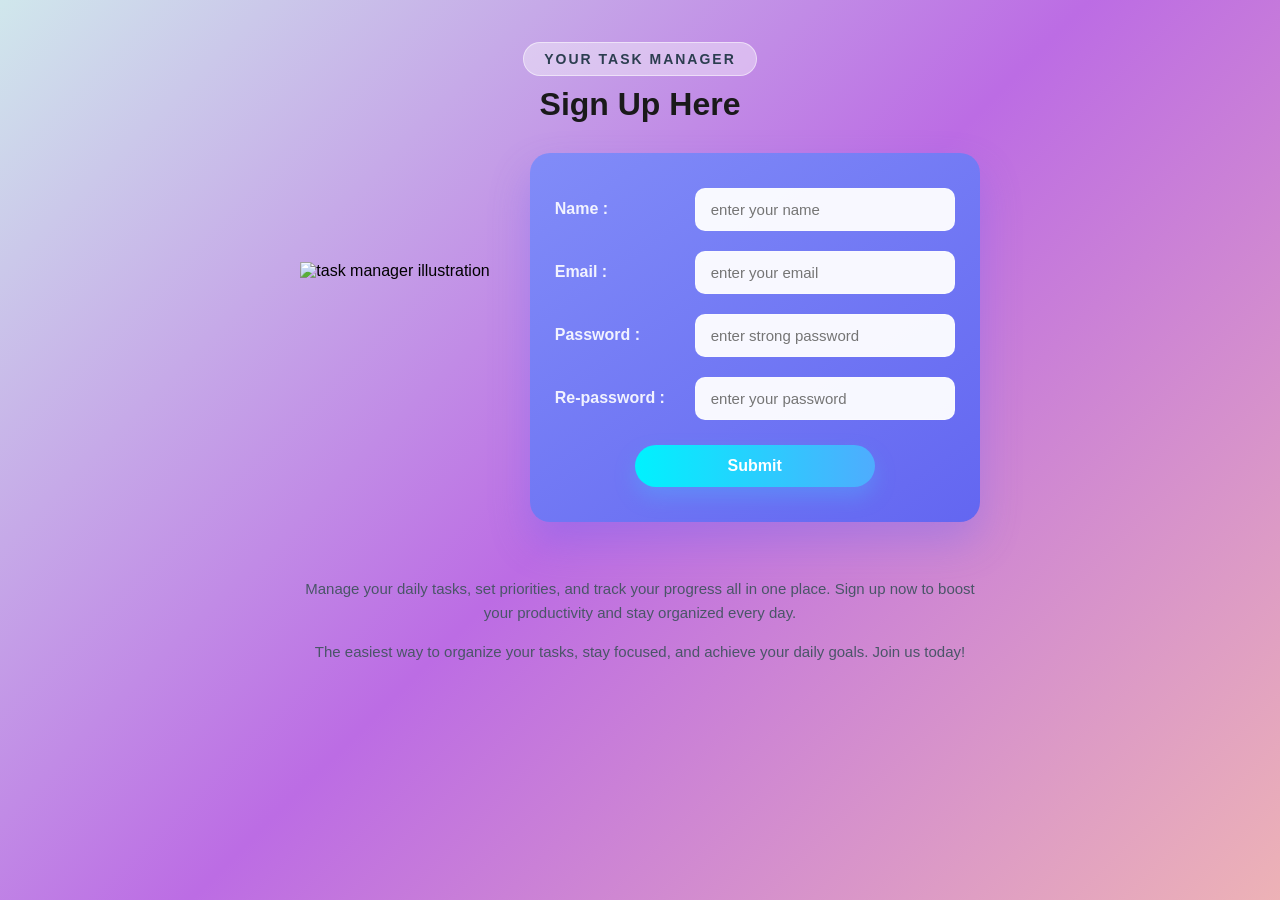
==== index.html @ 81b6cc04 "Add files via upload "A sleek frontend project built to simplify daily productivity and task schedul" ====
<!DOCTYPE html>
<html lang="en">

<head>
    <meta charset="UTF-8">
    <meta name="viewport" content="width=device-width, initial-scale=1.0">
    <title>Task Manager - Sign Up</title>
    <link rel="stylesheet" href="./dashboard.html">
</head>
<style>
 

* {
    box-sizing: border-box;
    font-family: 'Segoe UI', Tahoma, Geneva, Verdana, sans-serif;
}

body {
    background: linear-gradient(135deg, #d0e7ec, #bc6ce4, #edb2b6);
    min-height: 100vh;
    margin: 0;
    padding: 30px 20px;
    display: flex;
    flex-direction: column;
    align-items: center;
}

/* 🌟 MAIN FLEX ROW CONTAINER (Jo aamne-samne lany ke liye sab se zaroori hai) */
.form-row-container {
    display: flex;
    flex-direction: row; /* Hamesha side-by-side rakhega desktop par */
    justify-content: center;
    align-items: center;
    gap: 40px;
    width: 100%;
    max-width: 1000px;
    margin-bottom: 40px;
}

.image-box img {
    height:150px;
    display: flex;
    justify-content: center;
    align-items: center;

}



.sign {
    background: linear-gradient(145deg, #818cf8, #6366f1);
    box-shadow: 0 20px 40px rgba(99, 102, 241, 0.3);
    padding: 35px 25px;
    color: white;
    border-radius: 20px;
    flex: 1; /* Blue box ko barabar space milegi */
    max-width: 450px;
    width: 100%;
}

/* Form Groups Layout */
.form-group {
    display: flex;
    align-items: center;
    margin-bottom: 20px;
}

.form-group label {
    width: 35%;
    font-weight: 600;
    font-size: 16px;
    color: rgba(255, 255, 255, 0.9);
}

.form-group input {
    width: 65%;
    border: 1px solid rgba(255, 255, 255, 0.3);
    background: rgba(255, 255, 255, 0.95);
    padding: 12px 15px;
    border-radius: 10px;
    font-size: 15px;
    outline: none;
    color: #333;
}

/* Submit Button Setting */
.btn-sub {
    display: block;
    margin: 25px auto 0 auto;
    background: linear-gradient(to right, #00f2fe, #4facfe);
    color: white;
    padding: 12px 30px;
    border: none;
    border-radius: 25px;
    font-size: 16px;
    font-weight: bold;
    width: 60%;
    cursor: pointer;
    box-shadow: 0 10px 20px rgba(79, 172, 254, 0.4);
}

/* Headings aur Paragraph Design */
h2 {
    text-align: center;
    color: #2c3e50;
    font-size: 14px;
    text-transform: uppercase;
    letter-spacing: 2px;
    background: rgba(255, 255, 255, 0.4);
    padding: 8px 20px;
    border-radius: 20px;
    border: 1px solid rgba(255, 255, 255, 0.5);
    margin-bottom: 10px;
}

h1 {
    text-align: center;
    color: #1a1a1a;
    font-size: 32px;
    margin: 0 0 30px 0;
}

.para {
    max-width: 700px;
    text-align: center;
}

.para p {
    font-size: 15px;
    color: #4a5568;
    line-height: 1.6;
}

/* 📱 MOBILE VIEW: Sirf chote mobile screens par vertical hoga */
@media (max-width: 650px) {
    .form-row-container {
        flex-direction: column;
        gap: 20px;
    }
    .form-group {
        flex-direction: column;
        align-items: flex-start;
    }
    .form-group label {
        width: 100%;
        margin-bottom: 6px;
    }
    .form-group input {
        width: 100%;
    }
    .btn-sub {
        width: 100%;
    }
}

</style>

<body>
   <body>
    <h2>your task manager</h2>
    <h1>Sign Up Here</h1>
    
    <!-- 🌟 YEH WRAPPER DONO CHEEZON KO INLINE (AAMNE-SAMNE) RAKHEGA -->
    <div class="form-row-container"> 
        
        <!-- Left Side Image -->
        <div class="image-box">
            <img  src="https://miro.medium.com/1*8G1vA7egoxrL4Bb7RAgnPQ.jpeg" alt="task manager illustration">
        </div>

        <!-- Right Side Blue Form Box -->
        <div class="sign">
            <div class="form-group">
                <label for="username">Name :</label>
                <input type="text" placeholder="enter your name" id="username">
            </div>

            <div class="form-group">
                <label for="email">Email :</label>
                <input type="email" placeholder="enter your email" id="email">
            </div>

            <div class="form-group">
                <label for="password">Password :</label>
                <input type="password" placeholder="enter strong password" id="password">
            </div>

            <div class="form-group">
                <label for="re-password">Re-password :</label>
                <input type="password" placeholder="enter your password" id="re-password">
            </div>

            <button class="btn-sub" onclick="submit()">Submit</button>
        </div>

    </div> <!-- Wrapper End -->

    <!-- Bottom Description Paragraphs -->
    <div class="para">
        <p>Manage your daily tasks, set priorities, and track your progress all in one place. Sign up now to boost your productivity and stay organized every day.</p>
        <p>The easiest way to organize your tasks, stay focused, and achieve your daily goals. Join us today!</p>
    </div>
</body>

<!-- 
    <script>
        function submit() {
            let email = document.getElementById('email').value;
            let password = document.getElementById('password').value;
            let rePassword = document.getElementById('re-password').value;

            if (email === "" || password === "" || rePassword === "") {
                alert("plz fill all feild accurately");
                return;
            }

            if (password !== rePassword) {
                alert("password not matched check it again ");
                return;
            }


            alert("Good your form fill successfully");
        } -->

<script>
   function submit() {
    var name = document.getElementById("username").value; // Naya variable
    var email = document.getElementById("email").value;
    var password = document.getElementById("password").value;
    var rePassword = document.getElementById('re-password').value;

    if (name === "" || email === "" || password === "" || rePassword === "") {
        alert('Plz fill all the fields!');
        return; 
    }

    if (password !== rePassword) {
        alert('Passwords do not match!');
        return;
    }

    // Local Storage me save karna
    localStorage.setItem('Username', name); // Name save ho gaya
    localStorage.setItem('Email', email);
    localStorage.setItem('Password', password);

    alert("Sign-up successful!");
    window.location.href = "dashboard.html";
}






























































// function submit() {
//     var email = document.getElementById('email').value
//     var password = document.getElementById('password').value
//     if (localStorage.getItem('Email') === email && localStorage.getItem('Password') === password) {
       
//     }
// }

// var loggedInUser = localStorage.getItem('Email');

// if (loggedInUser) {
//     document.getElementById('displayEmail').innerText = "Logged in as: " + loggedInUser;
// } else {
//     document.getElementById('displayEmail').innerText = "Logged in as: Guest";
// }







</script>
<!-- 
    </script> -->

</body>

</html>
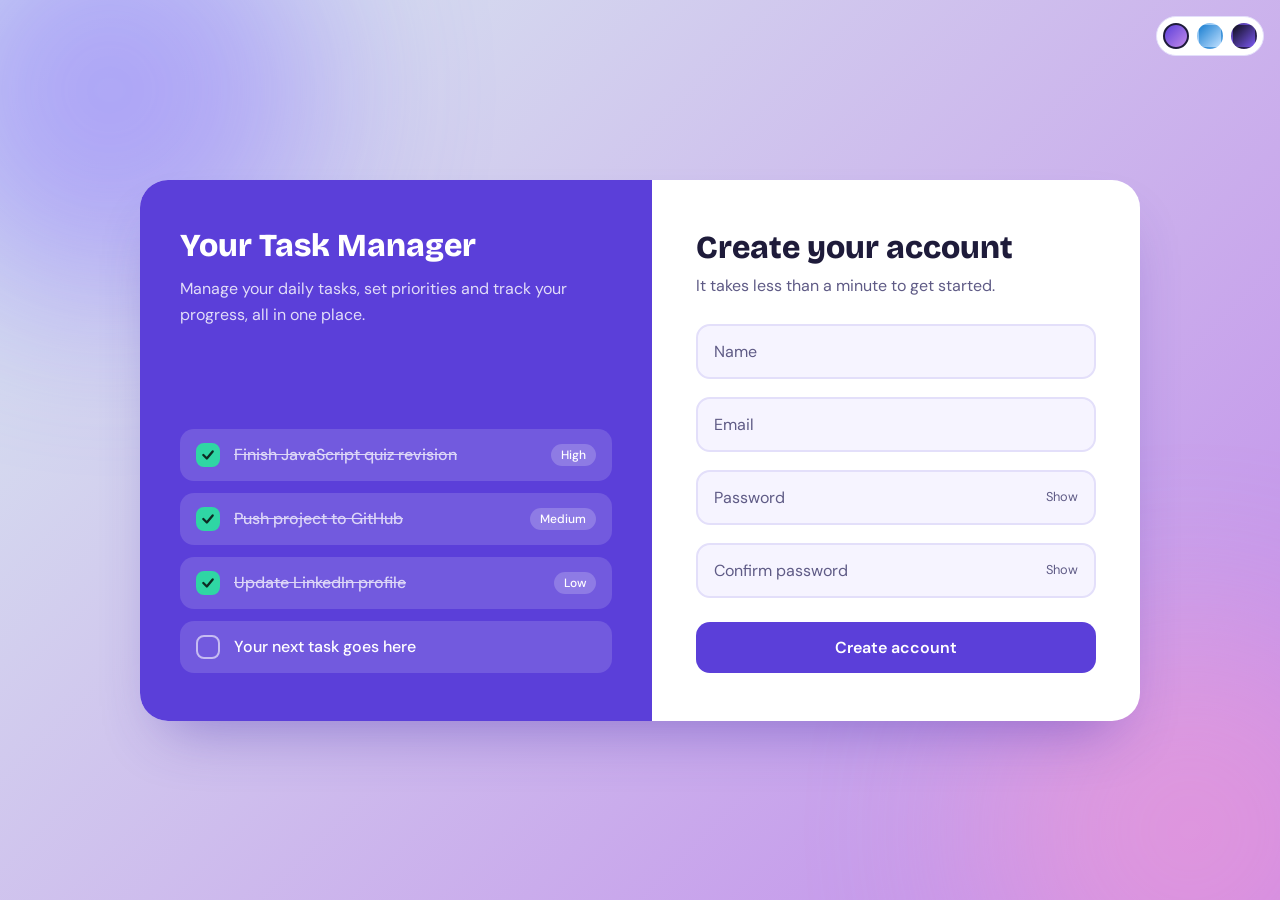
==== commit 73a73991: "Add task manager with themes and animations Frontend task manager built with HTML, CSS and JavaScrip" ====
--- a/index.html
+++ b/index.html
@@ -1,341 +1,190 @@
 <!DOCTYPE html>
 <html lang="en">
+<head>
+<meta charset="UTF-8">
+<meta name="viewport" content="width=device-width, initial-scale=1">
+<title>Task Manager - Sign Up</title>
+<link rel="preconnect" href="https://fonts.googleapis.com">
+<link href="https://fonts.googleapis.com/css2?family=Bricolage+Grotesque:wght@600;800&family=DM+Sans:wght@400;500&display=swap" rel="stylesheet">
+<link rel="stylesheet" href="theme.css">
+<script src="theme.js"></script>
+<style>
+  * { box-sizing: border-box; margin: 0; padding: 0; }
+  body {
+    font-family: "DM Sans", system-ui, sans-serif;
+    min-height: 100vh;
+    display: grid; place-items: center; padding: 24px;
+  }
+  h1, h2 { font-family: "Bricolage Grotesque", "Segoe UI", sans-serif; }
 
-<head>
-    <meta charset="UTF-8">
-    <meta name="viewport" content="width=device-width, initial-scale=1.0">
-    <title>Task Manager - Sign Up</title>
-    <link rel="stylesheet" href="./dashboard.html">
+  .card {
+    width: min(1000px, 100%); display: grid; grid-template-columns: 1.05fr 1fr;
+    background: var(--card); border-radius: 28px; overflow: hidden;
+    box-shadow: 0 30px 60px -25px var(--shadow);
+    animation: cardIn .7s cubic-bezier(.2,.8,.2,1) both;
+  }
+  @keyframes cardIn { from { opacity: 0; transform: translateY(24px) scale(.98); } to { opacity: 1; transform: none; } }
+
+  .board {
+    background: var(--accent); color: var(--on-accent); padding: 48px 40px;
+    display: flex; flex-direction: column; justify-content: space-between; gap: 32px;
+  }
+  .board h2 { font-size: 2rem; line-height: 1.15; font-weight: 800; }
+  .board p { color: rgba(255,255,255,.82); margin-top: 12px; line-height: 1.6; max-width: 36ch; }
+
+  .tasks { list-style: none; display: grid; gap: 12px; }
+  .tasks li {
+    display: flex; align-items: center; gap: 14px;
+    background: rgba(255,255,255,.14); border-radius: 14px; padding: 14px 16px; font-weight: 500;
+  }
+  .tick { width: 24px; height: 24px; flex: none; border: 2px solid rgba(255,255,255,.6); border-radius: 8px; display: grid; place-items: center; }
+  .tick svg { width: 14px; height: 14px; stroke: #0d2b22; opacity: 0; }
+  .tag { margin-left: auto; font-size: .75rem; font-style: normal; background: rgba(255,255,255,.2); padding: 3px 10px; border-radius: 99px; }
+  .tasks li.auto .tick { animation: fillTick .4s forwards; }
+  .tasks li.auto .tick svg { animation: showTick .4s forwards; }
+  .tasks li.auto span.txt { animation: strike .4s forwards; }
+  .tasks li:nth-child(1).auto * { animation-delay: .9s; }
+  .tasks li:nth-child(2).auto * { animation-delay: 1.7s; }
+  .tasks li:nth-child(3).auto * { animation-delay: 2.5s; }
+  @keyframes fillTick { to { background: var(--mint); border-color: var(--mint); } }
+  @keyframes showTick { to { opacity: 1; } }
+  @keyframes strike { to { text-decoration: line-through; opacity: .75; } }
+
+  .form-side { padding: 48px 44px; display: flex; flex-direction: column; justify-content: center; }
+  .form-side h1 { font-size: 2rem; font-weight: 800; }
+  .sub { color: var(--muted); margin: 8px 0 28px; }
+
+  .field { position: relative; margin-bottom: 18px; }
+  .field input {
+    width: 100%; padding: 22px 16px 8px; border: 2px solid var(--line); border-radius: 14px;
+    font: inherit; color: var(--ink); background: var(--soft);
+    transition: border-color .2s, background-color .2s, box-shadow .2s;
+  }
+  .field label { position: absolute; left: 18px; top: 17px; color: var(--muted); pointer-events: none; transition: all .15s; }
+  .field input:focus { outline: none; border-color: var(--accent); background: var(--card); box-shadow: 0 0 0 4px color-mix(in srgb, var(--accent) 18%, transparent); }
+  .field input:focus + label, .field input:not(:placeholder-shown) + label { top: 6px; font-size: .72rem; color: var(--accent); }
+  .field.bad input { border-color: var(--high); }
+  .field .msg { display: none; color: var(--high); font-size: .8rem; margin: 6px 4px 0; }
+  .field.bad .msg { display: block; animation: shake .35s; }
+  @keyframes shake { 25% { transform: translateX(-4px); } 75% { transform: translateX(4px); } }
+
+  .eye { position: absolute; right: 12px; top: 14px; background: none; border: 0; cursor: pointer; color: var(--muted); font: inherit; font-size: .8rem; padding: 4px 6px; }
+  .eye:focus-visible, .go:focus-visible { outline: 3px solid var(--mint); outline-offset: 2px; }
+
+  .go {
+    width: 100%; margin-top: 6px; padding: 15px; border: 0; border-radius: 14px;
+    background: var(--accent); color: var(--on-accent); font: 600 1rem "DM Sans", sans-serif; cursor: pointer;
+    transition: background-color .2s, transform .15s, box-shadow .2s;
+  }
+  .go:hover { background: var(--accent-hover); transform: translateY(-2px); box-shadow: 0 10px 20px -8px var(--shadow); }
+  .go:active { transform: scale(.98); }
+
+  @media (max-width: 800px) {
+    .card { grid-template-columns: 1fr; }
+    .board { padding: 32px 24px; order: 2; }
+    .form-side { padding: 32px 24px; order: 1; }
+  }
+  @media (prefers-reduced-motion: reduce) {
+    .card { animation: none; }
+    .tasks li.auto * { animation-duration: .01s; animation-delay: 0s !important; }
+  }
+</style>
 </head>
-<style>
- 
+<body>
 
-* {
-    box-sizing: border-box;
-    font-family: 'Segoe UI', Tahoma, Geneva, Verdana, sans-serif;
-}
+<!-- Theme chunnain: Default / Light / Dark -->
+<div class="theme-switch floating" role="group" aria-label="Choose theme">
+  <button type="button" data-theme-btn="default" title="Default (purple)" aria-label="Default purple theme" style="--sw: linear-gradient(135deg,#5b3fd9,#c28aea)"></button>
+  <button type="button" data-theme-btn="light" title="Light (sky blue)" aria-label="Light theme" style="--sw: linear-gradient(135deg,#1b7fd1,#bfe0ff)"></button>
+  <button type="button" data-theme-btn="dark" title="Dark" aria-label="Dark theme" style="--sw: linear-gradient(135deg,#0f0d1c,#7a58f0)"></button>
+</div>
 
-body {
-    background: linear-gradient(135deg, #d0e7ec, #bc6ce4, #edb2b6);
-    min-height: 100vh;
-    margin: 0;
-    padding: 30px 20px;
-    display: flex;
-    flex-direction: column;
-    align-items: center;
-}
+<main class="card">
+  <section class="board" aria-label="About Your Task Manager">
+    <div>
+      <h2>Your Task Manager</h2>
+      <p>Manage your daily tasks, set priorities and track your progress, all in one place.</p>
+    </div>
+    <ul class="tasks">
+      <li class="auto"><span class="tick"><svg viewBox="0 0 24 24" fill="none" stroke-width="4" stroke-linecap="round" stroke-linejoin="round"><path d="M4 12l6 6L20 6"/></svg></span><span class="txt">Finish JavaScript quiz revision</span><em class="tag">High</em></li>
+      <li class="auto"><span class="tick"><svg viewBox="0 0 24 24" fill="none" stroke-width="4" stroke-linecap="round" stroke-linejoin="round"><path d="M4 12l6 6L20 6"/></svg></span><span class="txt">Push project to GitHub</span><em class="tag">Medium</em></li>
+      <li class="auto"><span class="tick"><svg viewBox="0 0 24 24" fill="none" stroke-width="4" stroke-linecap="round" stroke-linejoin="round"><path d="M4 12l6 6L20 6"/></svg></span><span class="txt">Update LinkedIn profile</span><em class="tag">Low</em></li>
+      <li><span class="tick"></span><span>Your next task goes here</span></li>
+    </ul>
+  </section>
 
-/* 🌟 MAIN FLEX ROW CONTAINER (Jo aamne-samne lany ke liye sab se zaroori hai) */
-.form-row-container {
-    display: flex;
-    flex-direction: row; /* Hamesha side-by-side rakhega desktop par */
-    justify-content: center;
-    align-items: center;
-    gap: 40px;
-    width: 100%;
-    max-width: 1000px;
-    margin-bottom: 40px;
-}
+  <section class="form-side">
+    <h1>Create your account</h1>
+    <p class="sub">It takes less than a minute to get started.</p>
 
-.image-box img {
-    height:150px;
-    display: flex;
-    justify-content: center;
-    align-items: center;
-
-}
-
-
-
-.sign {
-    background: linear-gradient(145deg, #818cf8, #6366f1);
-    box-shadow: 0 20px 40px rgba(99, 102, 241, 0.3);
-    padding: 35px 25px;
-    color: white;
-    border-radius: 20px;
-    flex: 1; /* Blue box ko barabar space milegi */
-    max-width: 450px;
-    width: 100%;
-}
-
-/* Form Groups Layout */
-.form-group {
-    display: flex;
-    align-items: center;
-    margin-bottom: 20px;
-}
-
-.form-group label {
-    width: 35%;
-    font-weight: 600;
-    font-size: 16px;
-    color: rgba(255, 255, 255, 0.9);
-}
-
-.form-group input {
-    width: 65%;
-    border: 1px solid rgba(255, 255, 255, 0.3);
-    background: rgba(255, 255, 255, 0.95);
-    padding: 12px 15px;
-    border-radius: 10px;
-    font-size: 15px;
-    outline: none;
-    color: #333;
-}
-
-/* Submit Button Setting */
-.btn-sub {
-    display: block;
-    margin: 25px auto 0 auto;
-    background: linear-gradient(to right, #00f2fe, #4facfe);
-    color: white;
-    padding: 12px 30px;
-    border: none;
-    border-radius: 25px;
-    font-size: 16px;
-    font-weight: bold;
-    width: 60%;
-    cursor: pointer;
-    box-shadow: 0 10px 20px rgba(79, 172, 254, 0.4);
-}
-
-/* Headings aur Paragraph Design */
-h2 {
-    text-align: center;
-    color: #2c3e50;
-    font-size: 14px;
-    text-transform: uppercase;
-    letter-spacing: 2px;
-    background: rgba(255, 255, 255, 0.4);
-    padding: 8px 20px;
-    border-radius: 20px;
-    border: 1px solid rgba(255, 255, 255, 0.5);
-    margin-bottom: 10px;
-}
-
-h1 {
-    text-align: center;
-    color: #1a1a1a;
-    font-size: 32px;
-    margin: 0 0 30px 0;
-}
-
-.para {
-    max-width: 700px;
-    text-align: center;
-}
-
-.para p {
-    font-size: 15px;
-    color: #4a5568;
-    line-height: 1.6;
-}
-
-/* 📱 MOBILE VIEW: Sirf chote mobile screens par vertical hoga */
-@media (max-width: 650px) {
-    .form-row-container {
-        flex-direction: column;
-        gap: 20px;
-    }
-    .form-group {
-        flex-direction: column;
-        align-items: flex-start;
-    }
-    .form-group label {
-        width: 100%;
-        margin-bottom: 6px;
-    }
-    .form-group input {
-        width: 100%;
-    }
-    .btn-sub {
-        width: 100%;
-    }
-}
-
-</style>
-
-<body>
-   <body>
-    <h2>your task manager</h2>
-    <h1>Sign Up Here</h1>
-    
-    <!-- 🌟 YEH WRAPPER DONO CHEEZON KO INLINE (AAMNE-SAMNE) RAKHEGA -->
-    <div class="form-row-container"> 
-        
-        <!-- Left Side Image -->
-        <div class="image-box">
-            <img  src="https://miro.medium.com/1*8G1vA7egoxrL4Bb7RAgnPQ.jpeg" alt="task manager illustration">
-        </div>
-
-        <!-- Right Side Blue Form Box -->
-        <div class="sign">
-            <div class="form-group">
-                <label for="username">Name :</label>
-                <input type="text" placeholder="enter your name" id="username">
-            </div>
-
-            <div class="form-group">
-                <label for="email">Email :</label>
-                <input type="email" placeholder="enter your email" id="email">
-            </div>
-
-            <div class="form-group">
-                <label for="password">Password :</label>
-                <input type="password" placeholder="enter strong password" id="password">
-            </div>
-
-            <div class="form-group">
-                <label for="re-password">Re-password :</label>
-                <input type="password" placeholder="enter your password" id="re-password">
-            </div>
-
-            <button class="btn-sub" onclick="submit()">Submit</button>
-        </div>
-
-    </div> <!-- Wrapper End -->
-
-    <!-- Bottom Description Paragraphs -->
-    <div class="para">
-        <p>Manage your daily tasks, set priorities, and track your progress all in one place. Sign up now to boost your productivity and stay organized every day.</p>
-        <p>The easiest way to organize your tasks, stay focused, and achieve your daily goals. Join us today!</p>
-    </div>
-</body>
-
-<!-- 
-    <script>
-        function submit() {
-            let email = document.getElementById('email').value;
-            let password = document.getElementById('password').value;
-            let rePassword = document.getElementById('re-password').value;
-
-            if (email === "" || password === "" || rePassword === "") {
-                alert("plz fill all feild accurately");
-                return;
-            }
-
-            if (password !== rePassword) {
-                alert("password not matched check it again ");
-                return;
-            }
-
-
-            alert("Good your form fill successfully");
-        } -->
+    <form id="signupForm" novalidate>
+      <div class="field" id="f-name">
+        <input type="text" id="username" placeholder=" " autocomplete="name">
+        <label for="username">Name</label>
+        <div class="msg">Please enter your name.</div>
+      </div>
+      <div class="field" id="f-email">
+        <input type="email" id="email" placeholder=" " autocomplete="email">
+        <label for="email">Email</label>
+        <div class="msg">Enter a valid email, like name@example.com.</div>
+      </div>
+      <div class="field" id="f-pass">
+        <input type="password" id="password" placeholder=" " autocomplete="new-password">
+        <label for="password">Password</label>
+        <button type="button" class="eye" data-target="password">Show</button>
+        <div class="msg">Use at least 6 characters.</div>
+      </div>
+      <div class="field" id="f-repass">
+        <input type="password" id="re-password" placeholder=" " autocomplete="new-password">
+        <label for="re-password">Confirm password</label>
+        <button type="button" class="eye" data-target="re-password">Show</button>
+        <div class="msg">Passwords do not match.</div>
+      </div>
+      <button type="submit" class="go">Create account</button>
+    </form>
+  </section>
+</main>
 
 <script>
-   function submit() {
-    var name = document.getElementById("username").value; // Naya variable
-    var email = document.getElementById("email").value;
+  // show / hide password
+  document.querySelectorAll(".eye").forEach(function (btn) {
+    btn.addEventListener("click", function () {
+      var input = document.getElementById(btn.dataset.target);
+      var show = input.type === "password";
+      input.type = show ? "text" : "password";
+      btn.textContent = show ? "Hide" : "Show";
+    });
+  });
+
+  function setBad(id, bad) {
+    document.getElementById(id).classList.toggle("bad", bad);
+    return !bad;
+  }
+
+  function signUp(e) {
+    e.preventDefault();
+
+    var name = document.getElementById("username").value.trim();
+    var email = document.getElementById("email").value.trim();
     var password = document.getElementById("password").value;
-    var rePassword = document.getElementById('re-password').value;
+    var rePassword = document.getElementById("re-password").value;
 
-    if (name === "" || email === "" || password === "" || rePassword === "") {
-        alert('Plz fill all the fields!');
-        return; 
-    }
+    var a = setBad("f-name", name === "");
+    var b = setBad("f-email", !/^[^\s@]+@[^\s@]+\.[^\s@]+$/.test(email));
+    var c = setBad("f-pass", password.length < 6);
+    var d = setBad("f-repass", rePassword === "" || password !== rePassword);
 
-    if (password !== rePassword) {
-        alert('Passwords do not match!');
-        return;
-    }
+    if (!(a && b && c && d)) return;
 
-    // Local Storage me save karna
-    localStorage.setItem('Username', name); // Name save ho gaya
-    localStorage.setItem('Email', email);
-    localStorage.setItem('Password', password);
+    // same localStorage keys as before, dashboard reads 'Username'
+    localStorage.setItem("Username", name);
+    localStorage.setItem("Email", email);
+    localStorage.setItem("Password", password);
 
-    alert("Sign-up successful!");
     window.location.href = "dashboard.html";
-}
+  }
 
-
-
-
-
-
-
-
-
-
-
-
-
-
-
-
-
-
-
-
-
-
-
-
-
-
-
-
-
-
-
-
-
-
-
-
-
-
-
-
-
-
-
-
-
-
-
-
-
-
-
-
-
-
-
-
-
-
-
-
-
-
-// function submit() {
-//     var email = document.getElementById('email').value
-//     var password = document.getElementById('password').value
-//     if (localStorage.getItem('Email') === email && localStorage.getItem('Password') === password) {
-       
-//     }
-// }
-
-// var loggedInUser = localStorage.getItem('Email');
-
-// if (loggedInUser) {
-//     document.getElementById('displayEmail').innerText = "Logged in as: " + loggedInUser;
-// } else {
-//     document.getElementById('displayEmail').innerText = "Logged in as: Guest";
-// }
-
-
-
-
-
-
-
+  document.getElementById("signupForm").addEventListener("submit", signUp);
 </script>
-<!-- 
-    </script> -->
-
 </body>
-
 </html>
--- a/theme.css
+++ b/theme.css
@@ -0,0 +1,145 @@
+/* =========================================================
+   theme.css - dono pages (index + dashboard) mein use hoti hai
+   3 themes: default (purple), light (sky blue), dark
+   Naya theme banana ho to bas ek naya [data-theme="..."] block add karo
+   ========================================================= */
+
+/* ---------- 1) DEFAULT (purple) ---------- */
+:root,
+[data-theme="default"] {
+    --bg1: #d9ecf0;
+    --bg2: #c28aea;
+    --bg3: #f0bcc0;
+    --blob1: #7c5cff;
+    --blob2: #ff9ccf;
+
+    --ink: #1e1b3a;
+    --muted: #5f5b86;
+    --card: #ffffff;
+    --soft: #f6f4ff;
+    --line: #e3dffa;
+
+    --accent: #5b3fd9;
+    --accent-hover: #3d27a8;
+    --on-accent: #ffffff;
+
+    --mint: #2fd6a4;
+    --high: #d6336c;
+    --medium: #e08a00;
+    --low: #3b82f6;
+    --shadow: rgba(61, 39, 168, .45);
+}
+
+/* ---------- 2) LIGHT (sky blue) ---------- */
+[data-theme="light"] {
+    --bg1: #e4f3ff;
+    --bg2: #bfe0ff;
+    --bg3: #e6f8ee;
+    --blob1: #5db3ff;
+    --blob2: #9be8c8;
+
+    --ink: #0f2740;
+    --muted: #4f6b88;
+    --card: #ffffff;
+    --soft: #f0f8ff;
+    --line: #d3e6f7;
+
+    --accent: #1b7fd1;
+    --accent-hover: #135f9e;
+    --on-accent: #ffffff;
+
+    --shadow: rgba(27, 127, 209, .4);
+}
+
+/* ---------- 3) DARK ---------- */
+[data-theme="dark"] {
+    --bg1: #0f0d1c;
+    --bg2: #261b52;
+    --bg3: #0f1c33;
+    --blob1: #6a4cff;
+    --blob2: #1fb8a0;
+
+    --ink: #eeeaff;
+    --muted: #a8a3cf;
+    --card: #1b1830;
+    --soft: #262240;
+    --line: #38325e;
+
+    --accent: #7a58f0;
+    --accent-hover: #9170ff;
+    --on-accent: #ffffff;
+
+    --high: #ff5c93;
+    --medium: #ffb02e;
+    --low: #6aa5ff;
+    --shadow: rgba(0, 0, 0, .6);
+}
+
+/* ---------- animated background (colour shift) ---------- */
+html { min-height: 100%; }
+
+body {
+    background: linear-gradient(135deg, var(--bg1), var(--bg2), var(--bg3), var(--bg1));
+    background-size: 300% 300%;
+    animation: bgShift 16s ease-in-out infinite;
+    color: var(--ink);
+}
+
+@keyframes bgShift {
+    0%   { background-position: 0% 50%; }
+    50%  { background-position: 100% 50%; }
+    100% { background-position: 0% 50%; }
+}
+
+/* do blurry colour blobs jo halka sa tairtay hain */
+body::before,
+body::after {
+    content: "";
+    position: fixed;
+    z-index: -1;
+    width: 420px;
+    height: 420px;
+    border-radius: 50%;
+    filter: blur(90px);
+    opacity: .45;
+    pointer-events: none;
+}
+body::before { background: var(--blob1); top: -120px; left: -100px; animation: floatA 20s ease-in-out infinite alternate; }
+body::after  { background: var(--blob2); bottom: -140px; right: -120px; animation: floatB 24s ease-in-out infinite alternate; }
+
+@keyframes floatA { to { transform: translate(35vw, 30vh) scale(1.2); } }
+@keyframes floatB { to { transform: translate(-30vw, -25vh) scale(1.15); } }
+
+/* ---------- theme switcher ---------- */
+.theme-switch {
+    display: inline-flex;
+    gap: 8px;
+    padding: 6px;
+    background: var(--card);
+    border: 1px solid var(--line);
+    border-radius: 99px;
+}
+.theme-switch.floating { position: fixed; top: 16px; right: 16px; z-index: 20; }
+
+.theme-switch button {
+    width: 26px;
+    height: 26px;
+    border-radius: 50%;
+    border: 2px solid transparent;
+    background: var(--sw);
+    cursor: pointer;
+    transition: transform .15s;
+}
+.theme-switch button:hover { transform: scale(1.15); }
+.theme-switch button.active { border-color: var(--ink); }
+.theme-switch button:focus-visible { outline: 3px solid var(--mint); outline-offset: 2px; }
+
+/* theme badalte waqt smooth change */
+.card, .sidebar, .task, .stat, .task-row, .topbar, .second input, .second select,
+.field input, .nav-item, .theme-switch, .empty {
+    transition: background-color .35s, color .35s, border-color .35s;
+}
+
+@media (prefers-reduced-motion: reduce) {
+    body, body::before, body::after { animation: none; }
+}
